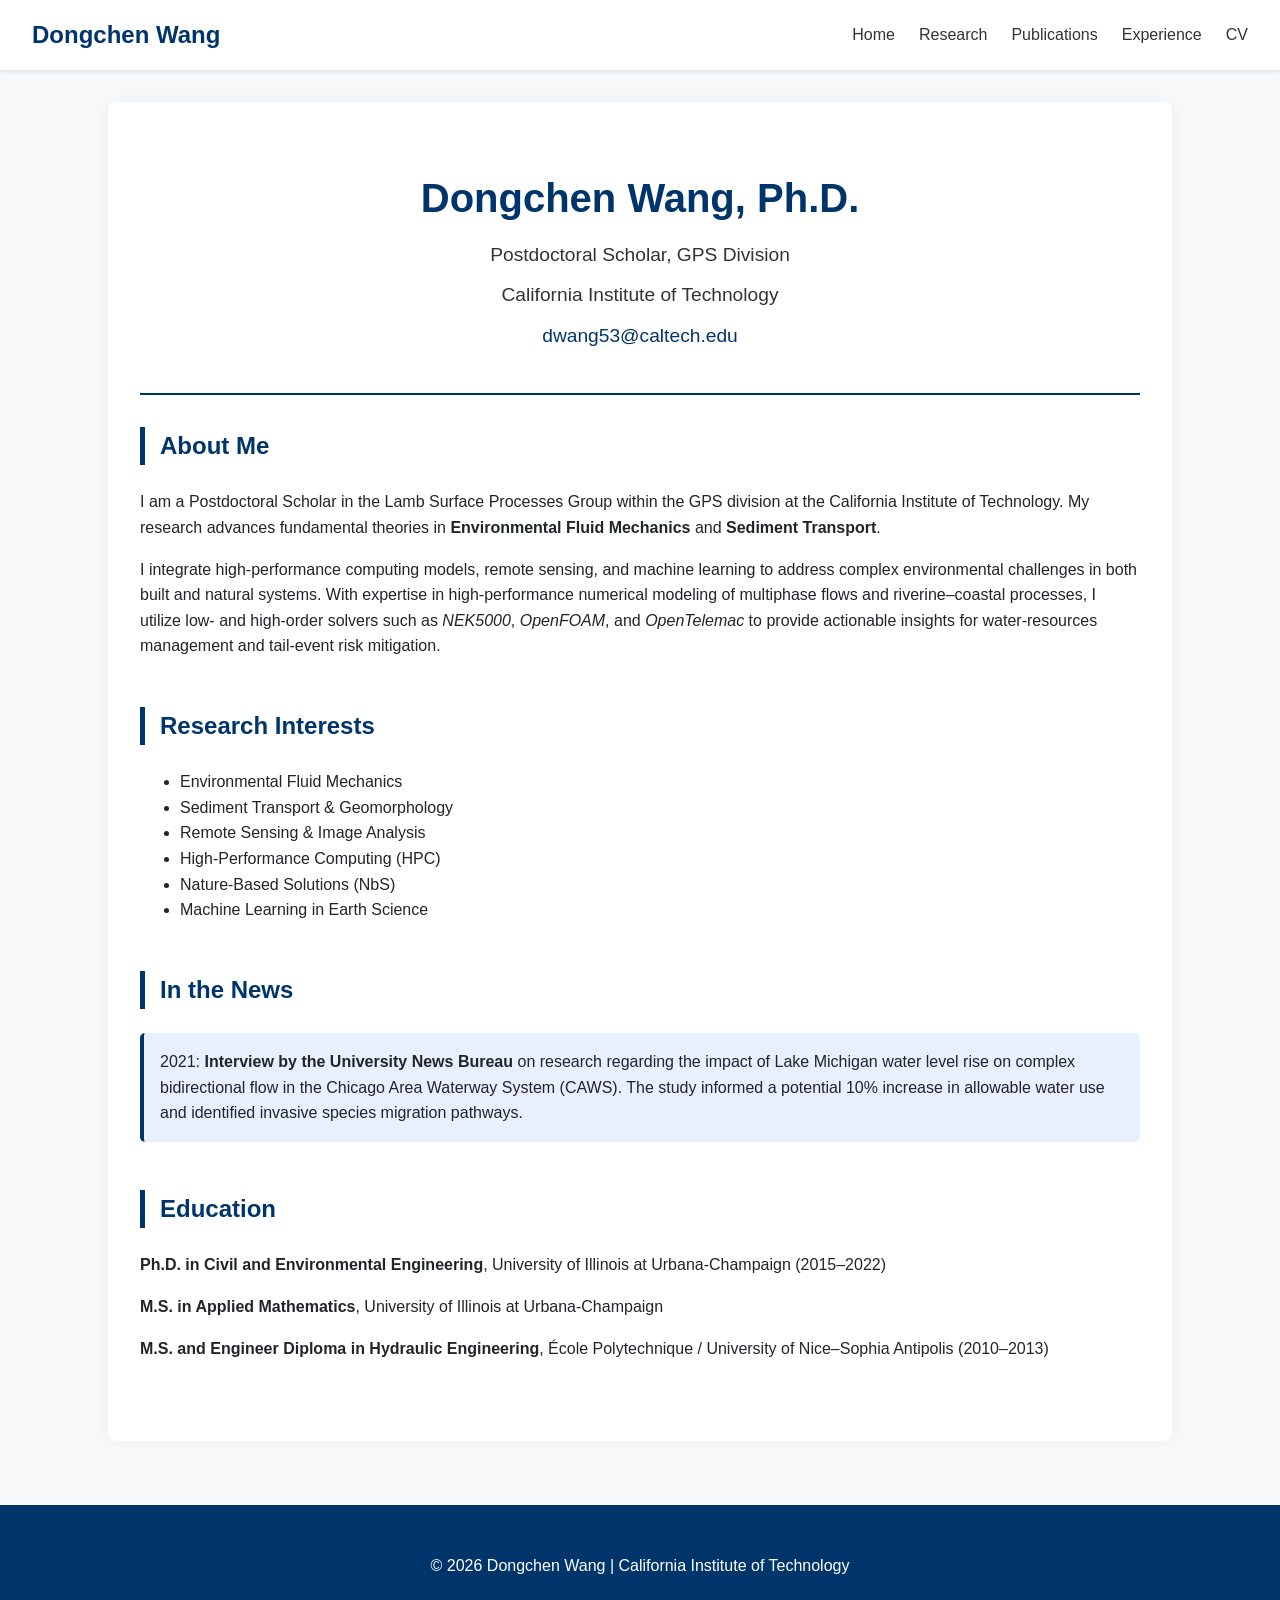
==== index.html @ 2faafe93 "Initial commit: Professional research website for Dongchen Wang" ====
<!DOCTYPE html>
<html lang="en">
<head>
    <meta charset="UTF-8">
    <meta name="viewport" content="width=device-width, initial-scale=1.0">
    <title>Dongchen Wang | Caltech Postdoctoral Scholar</title>
    <link rel="stylesheet" href="assets/css/main.css">
</head>
<body>

    <nav>
        <div class="logo">Dongchen Wang</div>
        <ul>
            <li><a href="index.html">Home</a></li>
            <li><a href="research.html">Research</a></li>
            <li><a href="publications.html">Publications</a></li>
            <li><a href="experience.html">Experience</a></li>
            <li><a href="assets/pdf/cv.pdf" target="_blank">CV</a></li>
        </ul>
    </nav>

    <div class="container">
        <header>
            <h1>Dongchen Wang, Ph.D.</h1>
            <p>Postdoctoral Scholar, GPS Division</p>
            <p>California Institute of Technology</p>
            <p><a href="mailto:dwang53@caltech.edu">dwang53@caltech.edu</a></p>
        </header>

        <section>
            <h2>About Me</h2>
            <p>
                I am a Postdoctoral Scholar in the Lamb Surface Processes Group within the GPS division at the California Institute of Technology. 
                My research advances fundamental theories in <strong>Environmental Fluid Mechanics</strong> and <strong>Sediment Transport</strong>.
            </p>
            <p>
                I integrate high-performance computing models, remote sensing, and machine learning to address complex environmental challenges in both built and natural systems. 
                With expertise in high-performance numerical modeling of multiphase flows and riverine–coastal processes, I utilize low- and high-order solvers such as 
                <em>NEK5000</em>, <em>OpenFOAM</em>, and <em>OpenTelemac</em> to provide actionable insights for water-resources management and tail-event risk mitigation.
            </p>
        </section>

        <section>
            <h2>Research Interests</h2>
            <ul>
                <li>Environmental Fluid Mechanics</li>
                <li>Sediment Transport & Geomorphology</li>
                <li>Remote Sensing & Image Analysis</li>
                <li>High-Performance Computing (HPC)</li>
                <li>Nature-Based Solutions (NbS)</li>
                <li>Machine Learning in Earth Science</li>
            </ul>
        </section>

        <section>
            <h2>In the News</h2>
            <div class="news-item">
                <span class="date">2021</span>: 
                <strong>Interview by the University News Bureau</strong> on research regarding the impact of Lake Michigan water level rise on complex bidirectional flow in the Chicago Area Waterway System (CAWS). 
                The study informed a potential 10% increase in allowable water use and identified invasive species migration pathways.
            </div>
        </section>

        <section>
            <h2>Education</h2>
            <p><strong>Ph.D. in Civil and Environmental Engineering</strong>, University of Illinois at Urbana-Champaign (2015–2022)</p>
            <p><strong>M.S. in Applied Mathematics</strong>, University of Illinois at Urbana-Champaign</p>
            <p><strong>M.S. and Engineer Diploma in Hydraulic Engineering</strong>, École Polytechnique / University of Nice–Sophia Antipolis (2010–2013)</p>
        </section>
    </div>

    <footer>
        <p>&copy; 2026 Dongchen Wang | California Institute of Technology</p>
    </footer>

</body>
</html>
---- assets/css/main.css ----
/* Root Variables for Professional Branding */
:root {
  --primary-color: #00356B; /* Caltech-inspired Deep Blue */
  --secondary-color: #333;
  --accent-color: #FF6600; /* Caltech Orange for accents */
  --bg-color: #F8F9FA;
  --text-color: #212529;
  --header-bg: #FFFFFF;
  --footer-bg: #00356B;
  --footer-text: #FFFFFF;
}

/* Global Styles */
body {
  font-family: 'Helvetica Neue', Helvetica, Arial, sans-serif;
  line-height: 1.6;
  color: var(--text-color);
  background-color: var(--bg-color);
  margin: 0;
  padding: 0;
}

/* Typography */
h1, h2, h3 {
  color: var(--primary-color);
  margin-bottom: 0.5em;
}

a {
  color: var(--primary-color);
  text-decoration: none;
  transition: color 0.3s ease;
}

a:hover {
  color: var(--accent-color);
}

/* Navigation Bar */
nav {
  background-color: var(--header-bg);
  box-shadow: 0 2px 4px rgba(0,0,0,0.1);
  padding: 1em 2em;
  position: sticky;
  top: 0;
  z-index: 1000;
  display: flex;
  justify-content: space-between;
  align-items: center;
}

nav .logo {
  font-size: 1.5em;
  font-weight: bold;
  color: var(--primary-color);
}

nav ul {
  list-style: none;
  display: flex;
  margin: 0;
  padding: 0;
}

nav ul li {
  margin-left: 1.5em;
}

nav ul li a {
  font-weight: 500;
  color: var(--secondary-color);
}

nav ul li a:hover {
  color: var(--primary-color);
}

/* Container */
.container {
  max-width: 1000px;
  margin: 2em auto;
  padding: 2em;
  background-color: #fff;
  box-shadow: 0 0 20px rgba(0,0,0,0.05);
  border-radius: 8px;
}

/* Header Section */
header {
  text-align: center;
  padding: 2em 0;
  border-bottom: 2px solid var(--primary-color);
  margin-bottom: 2em;
}

header h1 {
  font-size: 2.5em;
  margin: 0;
}

header p {
  font-size: 1.2em;
  color: var(--secondary-color);
  margin: 0.5em 0;
}

/* Section Styling */
section {
  margin-bottom: 3em;
}

section h2 {
  border-left: 5px solid var(--primary-color);
  padding-left: 15px;
  margin-bottom: 1em;
}

/* Publication & Project Lists */
.list-item {
  margin-bottom: 1.5em;
  padding-bottom: 1em;
  border-bottom: 1px solid #eee;
}

.list-item:last-child {
  border-bottom: none;
}

.list-item h3 {
  margin: 0;
  font-size: 1.1em;
}

.list-item .date {
  font-weight: bold;
  color: var(--secondary-color);
  font-size: 0.9em;
}

.list-item .description {
  margin-top: 0.5em;
}

/* News Ticker Style */
.news-item {
  background: #E8F0FE;
  padding: 1em;
  border-radius: 5px;
  margin-bottom: 1em;
  border-left: 4px solid var(--primary-color);
}

/* Footer */
footer {
  background-color: var(--footer-bg);
  color: var(--footer-text);
  text-align: center;
  padding: 2em 0;
  margin-top: 4em;
}

/* Responsive Design */
@media (max-width: 768px) {
  nav {
    flex-direction: column;
  }
  nav ul {
    margin-top: 1em;
  }
  nav ul li {
    margin: 0 0.5em;
  }
  .container {
    margin: 1em;
    padding: 1em;
  }
}
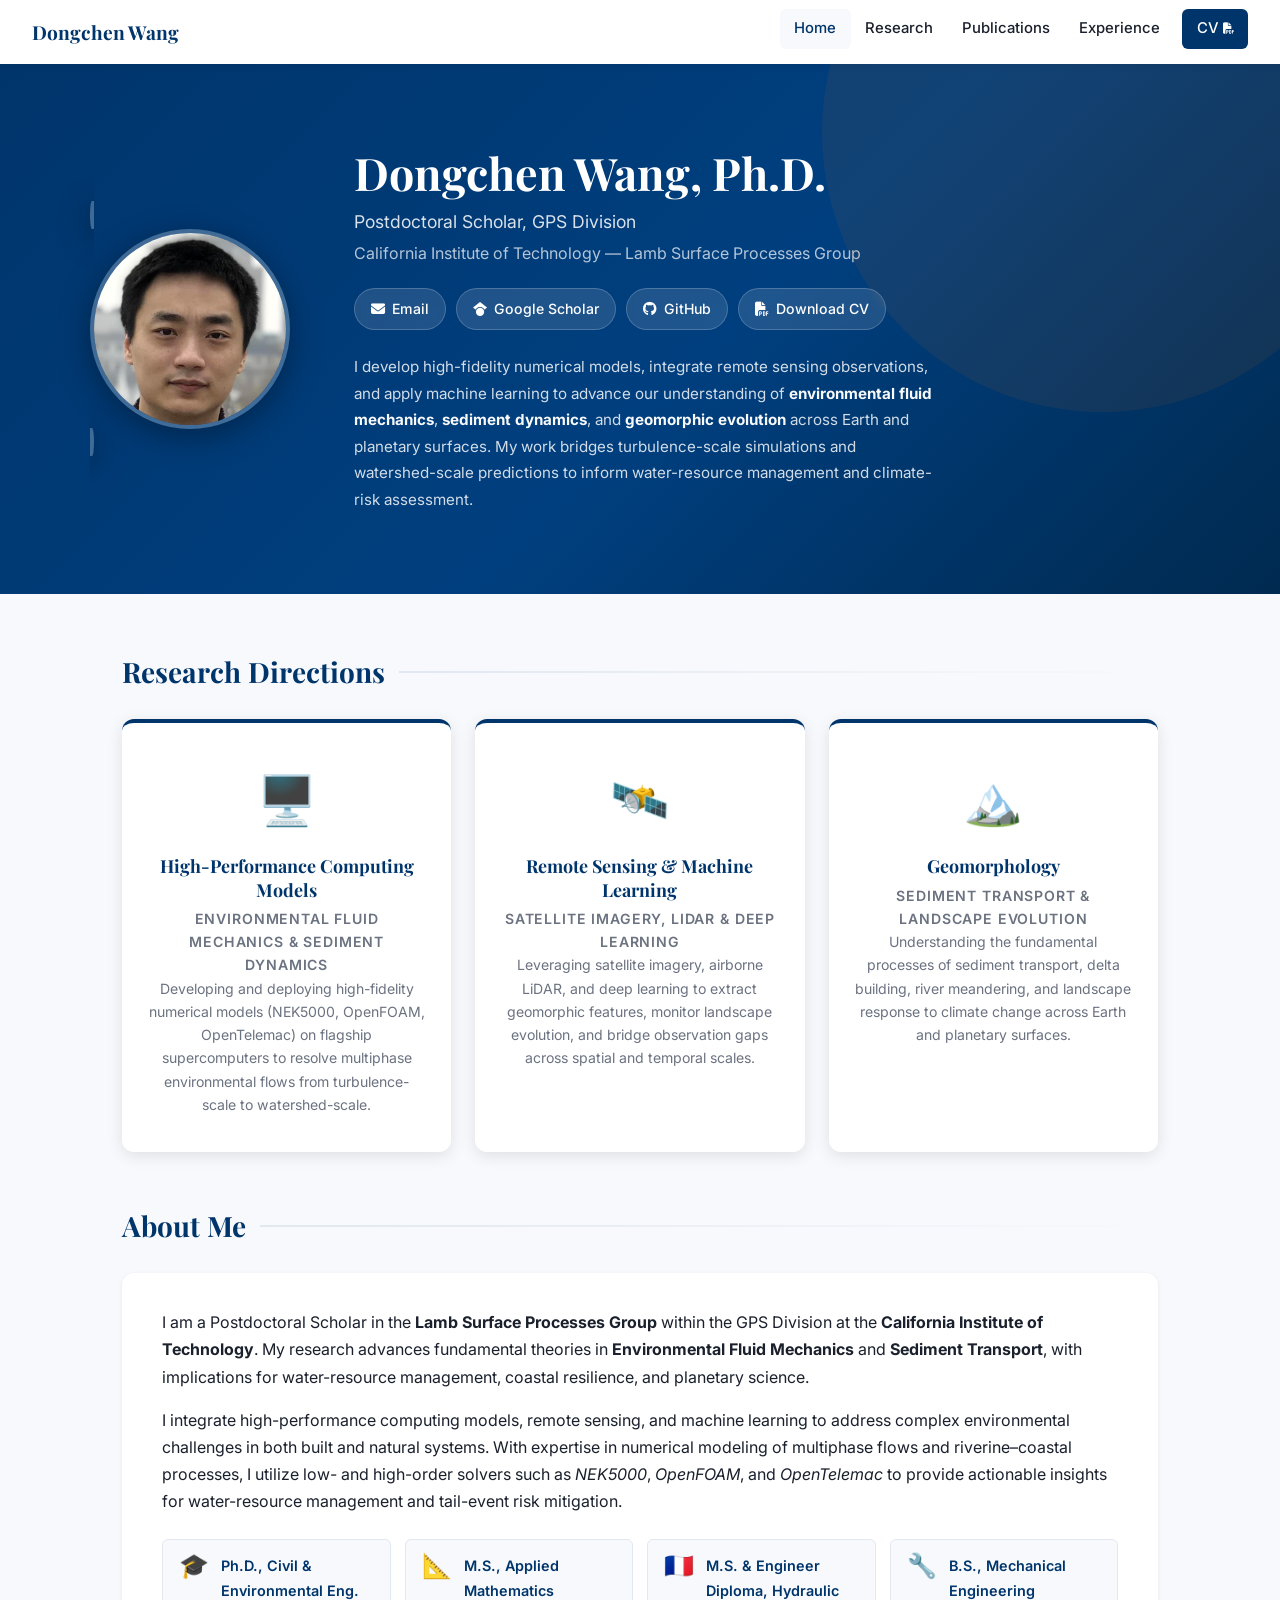
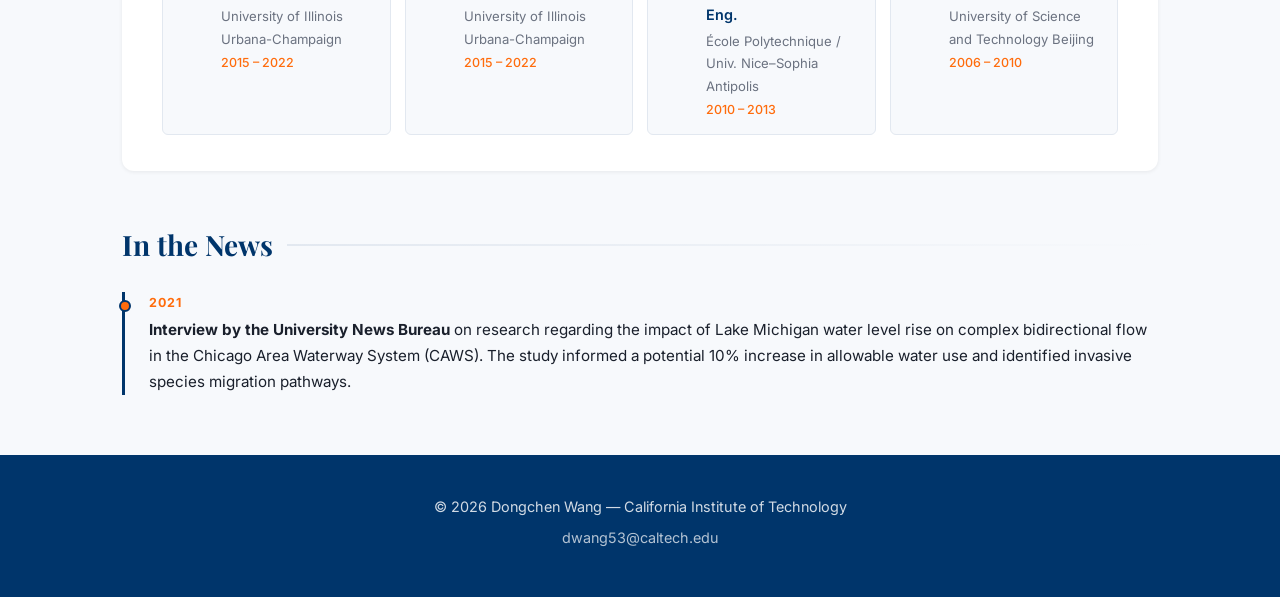
==== commit 9def24f9: "Complete website redesign: hero, research cards, project cards, timeline, animations, responsive nav" ====
--- a/index.html
+++ b/index.html
@@ -3,75 +3,215 @@
 <head>
     <meta charset="UTF-8">
     <meta name="viewport" content="width=device-width, initial-scale=1.0">
-    <title>Dongchen Wang | Caltech Postdoctoral Scholar</title>
+    <title>Dongchen Wang | Postdoctoral Scholar, Caltech</title>
+    <!-- Google Fonts -->
+    <link rel="preconnect" href="https://fonts.googleapis.com">
+    <link rel="preconnect" href="https://fonts.gstatic.com" crossorigin>
+    <link href="https://fonts.googleapis.com/css2?family=Inter:wght@300;400;500;600;700&family=Playfair+Display:ital,wght@0,400;0,700;1,400&display=swap" rel="stylesheet">
+    <!-- Font Awesome icons -->
+    <link rel="stylesheet" href="https://cdnjs.cloudflare.com/ajax/libs/font-awesome/6.5.1/css/all.min.css" crossorigin="anonymous" referrerpolicy="no-referrer">
+    <!-- Site styles -->
     <link rel="stylesheet" href="assets/css/main.css">
 </head>
 <body>
 
+    <!-- ===== NAVIGATION ===== -->
     <nav>
-        <div class="logo">Dongchen Wang</div>
-        <ul>
-            <li><a href="index.html">Home</a></li>
+        <a class="nav-logo" href="index.html">Dongchen Wang</a>
+        <!-- Hamburger for mobile — toggled by assets/js/main.js -->
+        <button class="hamburger" aria-label="Toggle navigation" aria-expanded="false">
+            <span></span><span></span><span></span>
+        </button>
+        <ul class="nav-links">
+            <li><a href="index.html" class="active">Home</a></li>
             <li><a href="research.html">Research</a></li>
             <li><a href="publications.html">Publications</a></li>
             <li><a href="experience.html">Experience</a></li>
-            <li><a href="assets/pdf/cv.pdf" target="_blank">CV</a></li>
+            <li><a href="Dongchen_WANG_CV_V3.pdf" target="_blank" class="nav-cv">CV <i class="fa-solid fa-file-pdf fa-xs"></i></a></li>
         </ul>
     </nav>
 
-    <div class="container">
-        <header>
-            <h1>Dongchen Wang, Ph.D.</h1>
-            <p>Postdoctoral Scholar, GPS Division</p>
-            <p>California Institute of Technology</p>
-            <p><a href="mailto:dwang53@caltech.edu">dwang53@caltech.edu</a></p>
-        </header>
-
-        <section>
+    <!-- ===== HERO SECTION =====
+         PROFILE PHOTO INSTRUCTIONS:
+         • The current photo is an AVIF file: assets/img/Wang_Dongchen.2e16d0ba.fill-620x824-c100.format-avif.avif
+         • For broadest browser support, export a JPG copy and save it as assets/img/Wang_Dongchen.jpg,
+           then uncomment the <source> element for image/jpeg below.
+         • Recommended crop: square or portrait at 400 × 400 px or larger (higher DPI = sharper display).
+    -->
+    <section class="hero">
+        <div class="hero-inner">
+            <div class="hero-photo">
+                <picture>
+                    <!-- Uncomment after adding a JPG copy:
+                    <source srcset="assets/img/Wang_Dongchen.jpg" type="image/jpeg">
+                    -->
+                    <source srcset="assets/img/Wang_Dongchen.2e16d0ba.fill-620x824-c100.format-avif.avif" type="image/avif">
+                    <img src="assets/img/Wang_Dongchen.2e16d0ba.fill-620x824-c100.format-avif.avif"
+                         alt="Portrait photograph of Dongchen Wang">
+                </picture>
+            </div>
+            <div class="hero-content">
+                <h1>Dongchen Wang, Ph.D.</h1>
+                <p class="hero-title">Postdoctoral Scholar, GPS Division</p>
+                <p class="hero-affiliation">California Institute of Technology &mdash; Lamb Surface Processes Group</p>
+
+                <!-- CONTACT / SOCIAL LINKS
+                     • Replace the Google Scholar URL with your actual profile link.
+                     • Replace the GitHub URL with your profile URL.
+                -->
+                <div class="hero-links">
+                    <a href="mailto:dwang53@caltech.edu" class="hero-link">
+                        <i class="fa-solid fa-envelope"></i> Email
+                    </a>
+                    <a href="https://scholar.google.com/citations?user=PLACEHOLDER" target="_blank" rel="noopener" class="hero-link">
+                        <i class="fa-brands fa-google-scholar"></i> Google Scholar
+                    </a>
+                    <a href="https://github.com/dwang53" target="_blank" rel="noopener" class="hero-link">
+                        <i class="fa-brands fa-github"></i> GitHub
+                    </a>
+                    <a href="Dongchen_WANG_CV_V3.pdf" target="_blank" class="hero-link">
+                        <i class="fa-solid fa-file-pdf"></i> Download CV
+                    </a>
+                </div>
+
+                <p class="hero-statement">
+                    I develop high-fidelity numerical models, integrate remote sensing observations, and apply machine learning
+                    to advance our understanding of <strong>environmental fluid mechanics</strong>,
+                    <strong>sediment dynamics</strong>, and <strong>geomorphic evolution</strong> across Earth and planetary
+                    surfaces. My work bridges turbulence-scale simulations and watershed-scale predictions to inform
+                    water-resource management and climate-risk assessment.
+                </p>
+            </div>
+        </div>
+    </section>
+
+    <div class="page-wrapper">
+
+        <!-- ===== RESEARCH DIRECTIONS =====
+             Three pillars of research displayed as interactive cards.
+             Each card links to research.html. Update icon, title, subtitle, and description as needed.
+        -->
+        <div class="section-heading">
+            <h2>Research Directions</h2>
+        </div>
+
+        <div class="directions-grid">
+            <!-- Card 1: High-Performance Computing -->
+            <div class="direction-card">
+                <a href="research.html">
+                    <span class="direction-icon">🖥️</span>
+                    <h3>High-Performance Computing Models</h3>
+                    <p class="direction-subtitle">Environmental Fluid Mechanics &amp; Sediment Dynamics</p>
+                    <p>Developing and deploying high-fidelity numerical models (NEK5000, OpenFOAM, OpenTelemac) on flagship supercomputers to resolve multiphase environmental flows from turbulence-scale to watershed-scale.</p>
+                </a>
+            </div>
+
+            <!-- Card 2: Remote Sensing & Machine Learning -->
+            <div class="direction-card">
+                <a href="research.html">
+                    <span class="direction-icon">🛰️</span>
+                    <h3>Remote Sensing &amp; Machine Learning</h3>
+                    <p class="direction-subtitle">Satellite Imagery, LiDAR &amp; Deep Learning</p>
+                    <p>Leveraging satellite imagery, airborne LiDAR, and deep learning to extract geomorphic features, monitor landscape evolution, and bridge observation gaps across spatial and temporal scales.</p>
+                </a>
+            </div>
+
+            <!-- Card 3: Geomorphology -->
+            <div class="direction-card">
+                <a href="research.html">
+                    <span class="direction-icon">🏔️</span>
+                    <h3>Geomorphology</h3>
+                    <p class="direction-subtitle">Sediment Transport &amp; Landscape Evolution</p>
+                    <p>Understanding the fundamental processes of sediment transport, delta building, river meandering, and landscape response to climate change across Earth and planetary surfaces.</p>
+                </a>
+            </div>
+        </div>
+
+        <!-- ===== ABOUT ME ===== -->
+        <div class="section-heading" style="margin-top: 3.5rem;">
             <h2>About Me</h2>
+        </div>
+
+        <div class="about-section">
             <p>
-                I am a Postdoctoral Scholar in the Lamb Surface Processes Group within the GPS division at the California Institute of Technology. 
-                My research advances fundamental theories in <strong>Environmental Fluid Mechanics</strong> and <strong>Sediment Transport</strong>.
+                I am a Postdoctoral Scholar in the <strong>Lamb Surface Processes Group</strong> within the GPS Division
+                at the <strong>California Institute of Technology</strong>. My research advances fundamental theories in
+                <strong>Environmental Fluid Mechanics</strong> and <strong>Sediment Transport</strong>, with implications
+                for water-resource management, coastal resilience, and planetary science.
             </p>
             <p>
-                I integrate high-performance computing models, remote sensing, and machine learning to address complex environmental challenges in both built and natural systems. 
-                With expertise in high-performance numerical modeling of multiphase flows and riverine–coastal processes, I utilize low- and high-order solvers such as 
-                <em>NEK5000</em>, <em>OpenFOAM</em>, and <em>OpenTelemac</em> to provide actionable insights for water-resources management and tail-event risk mitigation.
+                I integrate high-performance computing models, remote sensing, and machine learning to address complex
+                environmental challenges in both built and natural systems. With expertise in numerical modeling of
+                multiphase flows and riverine–coastal processes, I utilize low- and high-order solvers such as
+                <em>NEK5000</em>, <em>OpenFOAM</em>, and <em>OpenTelemac</em> to provide actionable insights for
+                water-resource management and tail-event risk mitigation.
             </p>
-        </section>
-
-        <section>
-            <h2>Research Interests</h2>
-            <ul>
-                <li>Environmental Fluid Mechanics</li>
-                <li>Sediment Transport & Geomorphology</li>
-                <li>Remote Sensing & Image Analysis</li>
-                <li>High-Performance Computing (HPC)</li>
-                <li>Nature-Based Solutions (NbS)</li>
-                <li>Machine Learning in Earth Science</li>
-            </ul>
-        </section>
-
-        <section>
+
+            <!-- Education highlights — quick-glance cards -->
+            <div class="edu-highlights">
+                <div class="edu-card">
+                    <span class="edu-card-icon">🎓</span>
+                    <div>
+                        <div class="edu-card-degree">Ph.D., Civil &amp; Environmental Eng.</div>
+                        <div class="edu-card-school">University of Illinois Urbana-Champaign</div>
+                        <div class="edu-card-year">2015 – 2022</div>
+                    </div>
+                </div>
+                <div class="edu-card">
+                    <span class="edu-card-icon">📐</span>
+                    <div>
+                        <div class="edu-card-degree">M.S., Applied Mathematics</div>
+                        <div class="edu-card-school">University of Illinois Urbana-Champaign</div>
+                        <div class="edu-card-year">2015 – 2022</div>
+                    </div>
+                </div>
+                <div class="edu-card">
+                    <span class="edu-card-icon">🇫🇷</span>
+                    <div>
+                        <div class="edu-card-degree">M.S. &amp; Engineer Diploma, Hydraulic Eng.</div>
+                        <div class="edu-card-school">École Polytechnique / Univ. Nice–Sophia Antipolis</div>
+                        <div class="edu-card-year">2010 – 2013</div>
+                    </div>
+                </div>
+                <div class="edu-card">
+                    <span class="edu-card-icon">🔧</span>
+                    <div>
+                        <div class="edu-card-degree">B.S., Mechanical Engineering</div>
+                        <div class="edu-card-school">University of Science and Technology Beijing</div>
+                        <div class="edu-card-year">2006 – 2010</div>
+                    </div>
+                </div>
+            </div>
+        </div>
+
+        <!-- ===== NEWS =====
+             Add new items by copying an <li> block below.
+             Use <p class="news-date">Month YYYY</p> for the date label.
+        -->
+        <div class="section-heading" style="margin-top: 3.5rem;">
             <h2>In the News</h2>
-            <div class="news-item">
-                <span class="date">2021</span>: 
-                <strong>Interview by the University News Bureau</strong> on research regarding the impact of Lake Michigan water level rise on complex bidirectional flow in the Chicago Area Waterway System (CAWS). 
-                The study informed a potential 10% increase in allowable water use and identified invasive species migration pathways.
-            </div>
-        </section>
-
-        <section>
-            <h2>Education</h2>
-            <p><strong>Ph.D. in Civil and Environmental Engineering</strong>, University of Illinois at Urbana-Champaign (2015–2022)</p>
-            <p><strong>M.S. in Applied Mathematics</strong>, University of Illinois at Urbana-Champaign</p>
-            <p><strong>M.S. and Engineer Diploma in Hydraulic Engineering</strong>, École Polytechnique / University of Nice–Sophia Antipolis (2010–2013)</p>
-        </section>
-    </div>
-
+        </div>
+
+        <ul class="news-list">
+            <li>
+                <p class="news-date">2021</p>
+                <p class="news-text">
+                    <strong>Interview by the University News Bureau</strong> on research regarding the impact of Lake Michigan
+                    water level rise on complex bidirectional flow in the Chicago Area Waterway System (CAWS).
+                    The study informed a potential 10% increase in allowable water use and identified invasive species
+                    migration pathways.
+                </p>
+            </li>
+        </ul>
+
+    </div><!-- /.page-wrapper -->
+
+    <!-- ===== FOOTER ===== -->
     <footer>
-        <p>&copy; 2026 Dongchen Wang | California Institute of Technology</p>
+        <p>&copy; 2026 Dongchen Wang &mdash; California Institute of Technology</p>
+        <p><a href="mailto:dwang53@caltech.edu">dwang53@caltech.edu</a></p>
     </footer>
 
+    <script src="assets/js/main.js"></script>
 </body>
 </html>
--- a/assets/css/main.css
+++ b/assets/css/main.css
@@ -1,177 +1,757 @@
-/* Root Variables for Professional Branding */
+/* ============================================================
+   assets/css/main.css — Dongchen Wang Academic Website
+   Modern professional redesign for job-hunting / faculty search
+   ============================================================ */
+
+/* ---------- Google Fonts ---------- */
+@import url('https://fonts.googleapis.com/css2?family=Inter:wght@300;400;500;600;700&family=Playfair+Display:ital,wght@0,400;0,700;1,400&display=swap');
+
+/* ---------- CSS Variables ---------- */
 :root {
-  --primary-color: #00356B; /* Caltech-inspired Deep Blue */
-  --secondary-color: #333;
-  --accent-color: #FF6600; /* Caltech Orange for accents */
-  --bg-color: #F8F9FA;
-  --text-color: #212529;
-  --header-bg: #FFFFFF;
-  --footer-bg: #00356B;
-  --footer-text: #FFFFFF;
-}
-
-/* Global Styles */
+  --primary:       #00356B;   /* Caltech deep blue */
+  --primary-light: #0051A2;
+  --accent:        #FF6C0C;   /* Caltech orange */
+  --accent-light:  #FF8C3F;
+  --bg:            #F7F9FC;
+  --bg-card:       #FFFFFF;
+  --text:          #1A202C;
+  --text-muted:    #6B7280;
+  --border:        #E2E8F0;
+  --shadow-sm:     0 1px 4px rgba(0,0,0,0.07);
+  --shadow-md:     0 4px 16px rgba(0,0,0,0.10);
+  --shadow-lg:     0 8px 32px rgba(0,0,0,0.14);
+  --radius-sm:     6px;
+  --radius-md:     12px;
+  --radius-lg:     24px;
+
+  /* Research-direction tag colours */
+  --hpc-color:  #1D4ED8;
+  --hpc-bg:     #DBEAFE;
+  --rs-color:   #7C3AED;
+  --rs-bg:      #EDE9FE;
+  --geo-color:  #15803D;
+  --geo-bg:     #DCFCE7;
+}
+
+/* ---------- Base / Reset ---------- */
+*, *::before, *::after { box-sizing: border-box; }
+
+html { scroll-behavior: smooth; }
+
 body {
-  font-family: 'Helvetica Neue', Helvetica, Arial, sans-serif;
-  line-height: 1.6;
-  color: var(--text-color);
-  background-color: var(--bg-color);
+  font-family: 'Inter', system-ui, -apple-system, sans-serif;
+  font-size: 16px;
+  line-height: 1.7;
+  color: var(--text);
+  background-color: var(--bg);
   margin: 0;
   padding: 0;
 }
 
-/* Typography */
-h1, h2, h3 {
-  color: var(--primary-color);
-  margin-bottom: 0.5em;
-}
+h1, h2, h3, h4 {
+  font-family: 'Playfair Display', serif;
+  color: var(--primary);
+  line-height: 1.3;
+  margin-top: 0;
+}
+
+h1 { font-size: clamp(1.8rem, 4vw, 2.6rem); }
+h2 { font-size: 1.75rem; margin-bottom: 1rem; }
+h3 { font-size: 1.15rem; margin-bottom: 0.4rem; }
 
 a {
-  color: var(--primary-color);
+  color: var(--primary);
   text-decoration: none;
-  transition: color 0.3s ease;
-}
-
-a:hover {
-  color: var(--accent-color);
-}
-
-/* Navigation Bar */
+  transition: color 0.2s;
+}
+a:hover { color: var(--accent); }
+
+img { max-width: 100%; height: auto; display: block; }
+ul { padding-left: 1.4em; }
+li { margin-bottom: 0.4em; }
+p { margin-top: 0; }
+
+/* ---------- Navigation ---------- */
 nav {
-  background-color: var(--header-bg);
-  box-shadow: 0 2px 4px rgba(0,0,0,0.1);
-  padding: 1em 2em;
+  background: var(--bg-card);
+  box-shadow: 0 2px 8px rgba(0,0,0,0.08);
+  padding: 0 2rem;
   position: sticky;
   top: 0;
   z-index: 1000;
   display: flex;
   justify-content: space-between;
   align-items: center;
-}
-
-nav .logo {
-  font-size: 1.5em;
-  font-weight: bold;
-  color: var(--primary-color);
-}
-
-nav ul {
+  height: 64px;
+}
+
+.nav-logo {
+  font-family: 'Playfair Display', serif;
+  font-size: 1.2rem;
+  font-weight: 700;
+  color: var(--primary);
+  white-space: nowrap;
+  text-decoration: none;
+}
+.nav-logo:hover { color: var(--accent); }
+
+.nav-links {
   list-style: none;
   display: flex;
   margin: 0;
   padding: 0;
-}
-
-nav ul li {
-  margin-left: 1.5em;
-}
-
-nav ul li a {
+  gap: 0;
+}
+
+.nav-links li a {
+  display: block;
+  padding: 0.45rem 0.9rem;
   font-weight: 500;
-  color: var(--secondary-color);
-}
-
-nav ul li a:hover {
-  color: var(--primary-color);
-}
-
-/* Container */
-.container {
-  max-width: 1000px;
-  margin: 2em auto;
-  padding: 2em;
-  background-color: #fff;
-  box-shadow: 0 0 20px rgba(0,0,0,0.05);
-  border-radius: 8px;
-}
-
-/* Header Section */
-header {
+  font-size: 0.93rem;
+  color: var(--text);
+  border-radius: var(--radius-sm);
+  transition: background 0.2s, color 0.2s;
+}
+.nav-links li a:hover,
+.nav-links li a.active {
+  background: var(--bg);
+  color: var(--primary);
+}
+
+.nav-links li a.nav-cv {
+  background: var(--primary);
+  color: #fff;
+  margin-left: 0.5rem;
+}
+.nav-links li a.nav-cv:hover { background: var(--accent); color: #fff; }
+
+/* Hamburger button */
+.hamburger {
+  display: none;
+  flex-direction: column;
+  justify-content: center;
+  gap: 5px;
+  cursor: pointer;
+  padding: 4px;
+  background: none;
+  border: none;
+  outline: none;
+}
+.hamburger span {
+  display: block;
+  width: 24px;
+  height: 2.5px;
+  background: var(--primary);
+  border-radius: 2px;
+  transition: all 0.3s;
+}
+
+/* ---------- Hero Section ---------- */
+.hero {
+  background: linear-gradient(135deg, #00356B 0%, #003F7F 55%, #002A50 100%);
+  color: #fff;
+  padding: 80px 2rem;
+  position: relative;
+  overflow: hidden;
+}
+.hero::before {
+  content: '';
+  position: absolute;
+  top: -40%;
+  right: -8%;
+  width: 560px;
+  height: 560px;
+  border-radius: 50%;
+  background: rgba(255, 108, 12, 0.07);
+  pointer-events: none;
+}
+
+.hero-inner {
+  max-width: 1100px;
+  margin: 0 auto;
+  display: flex;
+  align-items: center;
+  gap: 64px;
+}
+
+.hero-photo { flex-shrink: 0; }
+.hero-photo picture,
+.hero-photo img {
+  width: 200px;
+  height: 200px;
+  border-radius: 50%;
+  object-fit: cover;
+  object-position: top center;
+  border: 4px solid rgba(255,255,255,0.25);
+  box-shadow: 0 8px 32px rgba(0,0,0,0.35);
+}
+
+.hero-content h1 {
+  color: #fff;
+  margin: 0 0 0.3rem;
+  font-size: clamp(2rem, 4vw, 2.8rem);
+}
+.hero-title {
+  font-size: 1.1rem;
+  color: rgba(255,255,255,0.85);
+  margin: 0 0 0.2rem;
+  font-weight: 400;
+}
+.hero-affiliation {
+  font-size: 1rem;
+  color: rgba(255,255,255,0.70);
+  margin: 0 0 1.3rem;
+}
+
+.hero-links {
+  display: flex;
+  flex-wrap: wrap;
+  gap: 10px;
+  margin-bottom: 1.5rem;
+}
+.hero-link {
+  display: inline-flex;
+  align-items: center;
+  gap: 7px;
+  padding: 8px 16px;
+  border-radius: var(--radius-lg);
+  background: rgba(255,255,255,0.12);
+  color: #fff !important;
+  font-size: 0.88rem;
+  font-weight: 500;
+  border: 1px solid rgba(255,255,255,0.2);
+  transition: background 0.2s, border-color 0.2s;
+  backdrop-filter: blur(4px);
+  text-decoration: none;
+}
+.hero-link:hover {
+  background: rgba(255,108,12,0.35);
+  border-color: var(--accent);
+  color: #fff !important;
+}
+
+.hero-statement {
+  font-size: 0.95rem;
+  color: rgba(255,255,255,0.82);
+  line-height: 1.75;
+  max-width: 580px;
+  margin: 0;
+}
+.hero-statement strong { color: rgba(255,255,255,0.97); }
+
+/* ---------- Page Wrapper ---------- */
+.page-wrapper {
+  max-width: 1100px;
+  margin: 0 auto;
+  padding: 60px 2rem;
+}
+
+/* ---------- Section Heading with rule ---------- */
+.section-heading {
+  display: flex;
+  align-items: center;
+  gap: 14px;
+  margin-bottom: 1.8rem;
+}
+.section-heading h2 { margin: 0; }
+.section-heading::after {
+  content: '';
+  flex: 1;
+  height: 2px;
+  background: linear-gradient(to right, var(--border), transparent);
+}
+
+/* ---------- Page Header (non-hero pages) ---------- */
+.page-header {
+  background: linear-gradient(135deg, var(--primary) 0%, var(--primary-light) 100%);
+  color: #fff;
+  padding: 52px 2rem;
   text-align: center;
-  padding: 2em 0;
-  border-bottom: 2px solid var(--primary-color);
-  margin-bottom: 2em;
-}
-
-header h1 {
-  font-size: 2.5em;
+}
+.page-header h1 { color: #fff; margin: 0 0 0.5rem; }
+.page-header p  { color: rgba(255,255,255,0.80); margin: 0; font-size: 1.05rem; }
+
+/* ---------- Research Direction Cards ---------- */
+.directions-grid {
+  display: grid;
+  grid-template-columns: repeat(3, 1fr);
+  gap: 24px;
+  margin-top: 1.5rem;
+}
+
+.direction-card {
+  background: var(--bg-card);
+  border-radius: var(--radius-md);
+  padding: 36px 26px;
+  text-align: center;
+  box-shadow: var(--shadow-md);
+  border-top: 4px solid var(--primary);
+  transition: transform 0.3s ease, box-shadow 0.3s ease;
+}
+.direction-card:hover {
+  transform: translateY(-8px);
+  box-shadow: var(--shadow-lg);
+}
+.direction-card > a {
+  text-decoration: none;
+  color: inherit;
+  display: block;
+}
+
+.direction-icon {
+  font-size: 3rem;
+  margin-bottom: 14px;
+  display: block;
+}
+.direction-card h3 {
+  font-size: 1.12rem;
+  color: var(--primary);
+  margin-bottom: 6px;
+}
+.direction-subtitle {
+  font-size: 0.8rem;
+  font-weight: 600;
+  color: var(--accent);
+  text-transform: uppercase;
+  letter-spacing: 0.06em;
+  margin-bottom: 12px;
+}
+.direction-card p {
+  font-size: 0.88rem;
+  color: var(--text-muted);
+  line-height: 1.65;
   margin: 0;
 }
 
-header p {
-  font-size: 1.2em;
-  color: var(--secondary-color);
-  margin: 0.5em 0;
-}
-
-/* Section Styling */
-section {
-  margin-bottom: 3em;
-}
-
-section h2 {
-  border-left: 5px solid var(--primary-color);
-  padding-left: 15px;
-  margin-bottom: 1em;
-}
-
-/* Publication & Project Lists */
-.list-item {
-  margin-bottom: 1.5em;
-  padding-bottom: 1em;
-  border-bottom: 1px solid #eee;
-}
-
-.list-item:last-child {
-  border-bottom: none;
-}
-
-.list-item h3 {
+/* ---------- About / Info Panels ---------- */
+.about-section {
+  background: var(--bg-card);
+  border-radius: var(--radius-md);
+  padding: 36px 40px;
+  box-shadow: var(--shadow-sm);
+}
+
+/* Education highlights grid on homepage */
+.edu-highlights {
+  display: grid;
+  grid-template-columns: repeat(auto-fit, minmax(210px, 1fr));
+  gap: 14px;
+  margin-top: 24px;
+}
+.edu-card {
+  display: flex;
+  align-items: flex-start;
+  gap: 12px;
+  padding: 14px 16px;
+  background: var(--bg);
+  border-radius: var(--radius-sm);
+  border: 1px solid var(--border);
+}
+.edu-card-icon { font-size: 1.5rem; flex-shrink: 0; line-height: 1; }
+.edu-card-degree { font-weight: 600; color: var(--primary); font-size: 0.9rem; }
+.edu-card-school { color: var(--text-muted); font-size: 0.82rem; margin-top: 2px; }
+.edu-card-year   { color: var(--accent); font-size: 0.78rem; font-weight: 500; margin-top: 2px; }
+
+/* ---------- News Timeline ---------- */
+.news-list {
+  border-left: 3px solid var(--primary);
+  padding-left: 24px;
   margin: 0;
-  font-size: 1.1em;
-}
-
-.list-item .date {
-  font-weight: bold;
-  color: var(--secondary-color);
-  font-size: 0.9em;
-}
-
-.list-item .description {
-  margin-top: 0.5em;
-}
-
-/* News Ticker Style */
-.news-item {
-  background: #E8F0FE;
-  padding: 1em;
-  border-radius: 5px;
-  margin-bottom: 1em;
-  border-left: 4px solid var(--primary-color);
-}
-
-/* Footer */
+  list-style: none;
+}
+.news-list li {
+  position: relative;
+  margin-bottom: 20px;
+  padding-bottom: 20px;
+  border-bottom: 1px solid var(--border);
+}
+.news-list li:last-child { border-bottom: none; margin-bottom: 0; padding-bottom: 0; }
+.news-list li::before {
+  content: '';
+  position: absolute;
+  left: -30px;
+  top: 8px;
+  width: 12px;
+  height: 12px;
+  border-radius: 50%;
+  background: var(--accent);
+  border: 2px solid var(--primary);
+}
+.news-date {
+  font-size: 0.78rem;
+  font-weight: 700;
+  color: var(--accent);
+  text-transform: uppercase;
+  letter-spacing: 0.07em;
+  margin-bottom: 4px;
+}
+.news-text { margin: 0; font-size: 0.95rem; }
+
+/* ---------- Research Tag Badges ---------- */
+.tag {
+  display: inline-block;
+  padding: 4px 12px;
+  border-radius: var(--radius-lg);
+  font-size: 0.78rem;
+  font-weight: 600;
+  letter-spacing: 0.03em;
+}
+.tag-hpc    { background: var(--hpc-bg);  color: var(--hpc-color); }
+.tag-remote { background: var(--rs-bg);   color: var(--rs-color);  }
+.tag-geo    { background: var(--geo-bg);  color: var(--geo-color); }
+
+/* ---------- Project Cards (Research page) ---------- */
+.project-card {
+  background: var(--bg-card);
+  border-radius: var(--radius-md);
+  padding: 36px;
+  margin-bottom: 28px;
+  box-shadow: var(--shadow-md);
+  border-left: 5px solid var(--primary);
+  transition: box-shadow 0.3s ease, transform 0.3s ease;
+}
+.project-card:hover {
+  box-shadow: var(--shadow-lg);
+  transform: translateY(-3px);
+}
+
+.project-card-header {
+  display: flex;
+  align-items: flex-start;
+  justify-content: space-between;
+  flex-wrap: wrap;
+  gap: 14px;
+  margin-bottom: 14px;
+}
+.project-card-title {
+  font-family: 'Playfair Display', serif;
+  font-size: 1.35rem;
+  color: var(--primary);
+  margin: 0 0 8px;
+}
+.project-date-badge {
+  display: inline-block;
+  padding: 6px 16px;
+  background: var(--primary);
+  color: #fff;
+  border-radius: var(--radius-lg);
+  font-size: 0.82rem;
+  font-weight: 700;
+  white-space: nowrap;
+  flex-shrink: 0;
+}
+.project-tags {
+  display: flex;
+  flex-wrap: wrap;
+  gap: 8px;
+  margin-bottom: 14px;
+}
+
+.project-description { margin-bottom: 20px; }
+
+/* 2-column media placeholder grid */
+.project-media {
+  display: grid;
+  grid-template-columns: 1fr 1fr;
+  gap: 16px;
+  margin: 20px 0;
+}
+.media-placeholder {
+  background: #F1F5F9;
+  border: 2px dashed #94A3B8;
+  border-radius: var(--radius-sm);
+  padding: 32px 16px;
+  text-align: center;
+  color: var(--text-muted);
+  font-size: 0.85rem;
+  font-style: italic;
+}
+.media-placeholder .placeholder-icon {
+  font-size: 2rem;
+  display: block;
+  margin-bottom: 8px;
+}
+.media-placeholder code { font-style: normal; font-size: 0.82rem; }
+
+.project-meta {
+  display: grid;
+  grid-template-columns: repeat(auto-fit, minmax(180px, 1fr));
+  gap: 12px;
+  background: var(--bg);
+  border-radius: var(--radius-sm);
+  padding: 16px 20px;
+  font-size: 0.88rem;
+  line-height: 1.55;
+}
+.project-meta strong { color: var(--primary); }
+
+/* ---------- Grants Section ---------- */
+.grant-card {
+  background: var(--bg-card);
+  border-radius: var(--radius-sm);
+  padding: 22px 24px;
+  margin-bottom: 16px;
+  box-shadow: var(--shadow-sm);
+  border: 1px solid var(--border);
+  display: flex;
+  align-items: flex-start;
+  gap: 20px;
+}
+.grant-badge {
+  flex-shrink: 0;
+  background: var(--primary);
+  color: #fff;
+  padding: 8px 14px;
+  border-radius: var(--radius-sm);
+  font-size: 0.85rem;
+  font-weight: 700;
+  text-align: center;
+  min-width: 76px;
+}
+.grant-badge .grant-year {
+  font-size: 0.68rem;
+  font-weight: 400;
+  display: block;
+  margin-top: 3px;
+  opacity: 0.85;
+}
+.grant-info h3 { font-size: 1rem; margin-bottom: 5px; }
+.grant-amount {
+  display: inline-block;
+  padding: 2px 10px;
+  background: #FEF3C7;
+  color: #92400E;
+  border-radius: 20px;
+  font-size: 0.8rem;
+  font-weight: 700;
+  margin-bottom: 8px;
+}
+
+/* ---------- Publications Page ---------- */
+.pub-scholar-link {
+  display: inline-flex;
+  align-items: center;
+  gap: 8px;
+  padding: 10px 22px;
+  background: var(--primary);
+  color: #fff;
+  border-radius: var(--radius-sm);
+  font-weight: 600;
+  font-size: 0.95rem;
+  transition: background 0.2s;
+  text-decoration: none;
+}
+.pub-scholar-link:hover { background: var(--accent); color: #fff; }
+
+.pub-section { margin-bottom: 3rem; }
+
+.pub-item {
+  padding: 14px 0;
+  border-bottom: 1px solid var(--border);
+  font-size: 0.96rem;
+  line-height: 1.7;
+}
+.pub-item:last-child { border-bottom: none; }
+
+.pub-year {
+  display: inline-block;
+  font-weight: 700;
+  color: var(--accent);
+  margin-right: 8px;
+  font-size: 0.88rem;
+}
+
+.doi-link {
+  display: inline-block;
+  font-size: 0.78rem;
+  padding: 2px 8px;
+  background: var(--bg);
+  border: 1px solid var(--border);
+  border-radius: 4px;
+  margin-left: 8px;
+  color: var(--primary);
+  font-family: monospace;
+  transition: background 0.2s, color 0.2s;
+}
+.doi-link:hover { background: var(--primary); color: #fff; }
+
+/* ---------- Experience / Timeline ---------- */
+.timeline {
+  position: relative;
+  padding-left: 48px;
+}
+.timeline::before {
+  content: '';
+  position: absolute;
+  left: 10px;
+  top: 6px;
+  bottom: 6px;
+  width: 3px;
+  background: linear-gradient(to bottom, var(--primary), var(--accent));
+  border-radius: 2px;
+}
+.timeline-item {
+  position: relative;
+  margin-bottom: 28px;
+  background: var(--bg-card);
+  border-radius: var(--radius-md);
+  padding: 22px 26px;
+  box-shadow: var(--shadow-sm);
+  border: 1px solid var(--border);
+}
+.timeline-item::before {
+  content: '';
+  position: absolute;
+  left: -42px;
+  top: 26px;
+  width: 16px;
+  height: 16px;
+  border-radius: 50%;
+  background: var(--accent);
+  border: 3px solid var(--primary);
+  box-shadow: 0 0 0 4px rgba(0,53,107,0.08);
+}
+.timeline-date {
+  font-size: 0.82rem;
+  font-weight: 700;
+  color: var(--accent);
+  margin-bottom: 4px;
+  text-transform: uppercase;
+  letter-spacing: 0.05em;
+}
+.timeline-institution {
+  font-weight: 600;
+  color: var(--text-muted);
+  margin-bottom: 8px;
+  font-size: 0.93rem;
+}
+.timeline-detail {
+  font-size: 0.9rem;
+  color: var(--text-muted);
+  margin: 0;
+  line-height: 1.65;
+}
+
+/* ---------- Awards List ---------- */
+.awards-list {
+  list-style: none;
+  padding: 0;
+  margin: 0;
+}
+.awards-list li {
+  padding: 14px 18px;
+  background: var(--bg-card);
+  border-radius: var(--radius-sm);
+  border: 1px solid var(--border);
+  margin-bottom: 10px;
+  display: flex;
+  align-items: flex-start;
+  gap: 14px;
+  font-size: 0.95rem;
+  box-shadow: var(--shadow-sm);
+}
+.awards-list li::before { content: '🏆'; flex-shrink: 0; }
+
+/* ---------- Scroll Fade-in Animation ---------- */
+@keyframes fadeInUp {
+  from { opacity: 0; transform: translateY(22px); }
+  to   { opacity: 1; transform: translateY(0); }
+}
+
+.fade-in {
+  opacity: 0;
+  transform: translateY(22px);
+  transition: opacity 0.55s ease, transform 0.55s ease;
+}
+.fade-in.visible {
+  opacity: 1;
+  transform: translateY(0);
+}
+
+/* Direction cards animate in on page load (CSS-only, no scroll needed) */
+.direction-card {
+  animation: fadeInUp 0.5s ease both;
+}
+.directions-grid .direction-card:nth-child(1) { animation-delay: 0.10s; }
+.directions-grid .direction-card:nth-child(2) { animation-delay: 0.22s; }
+.directions-grid .direction-card:nth-child(3) { animation-delay: 0.34s; }
+
+/* ---------- Footer ---------- */
 footer {
-  background-color: var(--footer-bg);
-  color: var(--footer-text);
+  background: var(--primary);
+  color: rgba(255,255,255,0.82);
   text-align: center;
-  padding: 2em 0;
-  margin-top: 4em;
-}
-
-/* Responsive Design */
+  padding: 2.5rem 1rem;
+  font-size: 0.9rem;
+}
+footer p { margin: 0 0 0.4rem; }
+footer a { color: rgba(255,255,255,0.7); }
+footer a:hover { color: #fff; }
+
+/* ---------- Responsive / Mobile ---------- */
 @media (max-width: 768px) {
-  nav {
+  /* Show hamburger */
+  .hamburger { display: flex; }
+
+  /* Slide-down nav */
+  .nav-links {
+    display: none;
     flex-direction: column;
+    position: absolute;
+    top: 64px;
+    left: 0;
+    right: 0;
+    background: var(--bg-card);
+    box-shadow: 0 6px 16px rgba(0,0,0,0.10);
+    padding: 0.8rem 1rem;
+    gap: 2px;
+    z-index: 999;
   }
-  nav ul {
-    margin-top: 1em;
+  .nav-links.open { display: flex; }
+  .nav-links li a { padding: 0.65rem 1rem; border-radius: var(--radius-sm); }
+  .nav-links li a.nav-cv { margin-left: 0; text-align: center; }
+
+  /* Hero */
+  .hero { padding: 48px 1.5rem; }
+  .hero-inner { flex-direction: column; gap: 28px; text-align: center; }
+  .hero-links { justify-content: center; }
+  .hero-photo picture,
+  .hero-photo img { width: 150px; height: 150px; }
+
+  /* Cards */
+  .directions-grid { grid-template-columns: 1fr; }
+  .project-media    { grid-template-columns: 1fr; }
+
+  /* Timeline */
+  .timeline { padding-left: 32px; }
+  .timeline-item { padding: 18px 20px; }
+  .timeline-item::before { left: -28px; }
+
+  /* Grant cards */
+  .grant-card { flex-direction: column; gap: 10px; }
+
+  /* About panel */
+  .about-section { padding: 28px 24px; }
+
+  /* Page wrapper */
+  .page-wrapper { padding: 40px 1.25rem; }
+}
+
+/* ---------- Print Styles ---------- */
+@media print {
+  nav, .hero-links, footer { display: none !important; }
+  .hero {
+    background: none !important;
+    color: var(--text) !important;
+    padding: 16px 0;
   }
-  nav ul li {
-    margin: 0 0.5em;
-  }
-  .container {
-    margin: 1em;
-    padding: 1em;
-  }
-}
+  .hero-photo { display: none; }
+  .hero-content h1,
+  .hero-title,
+  .hero-affiliation,
+  .hero-statement { color: var(--text) !important; }
+  body { font-size: 11pt; }
+  .project-card { box-shadow: none; border: 1px solid #ccc; break-inside: avoid; }
+  .fade-in { opacity: 1 !important; transform: none !important; }
+  a[href]::after { content: ' (' attr(href) ')'; font-size: 0.75em; color: #666; }
+}
